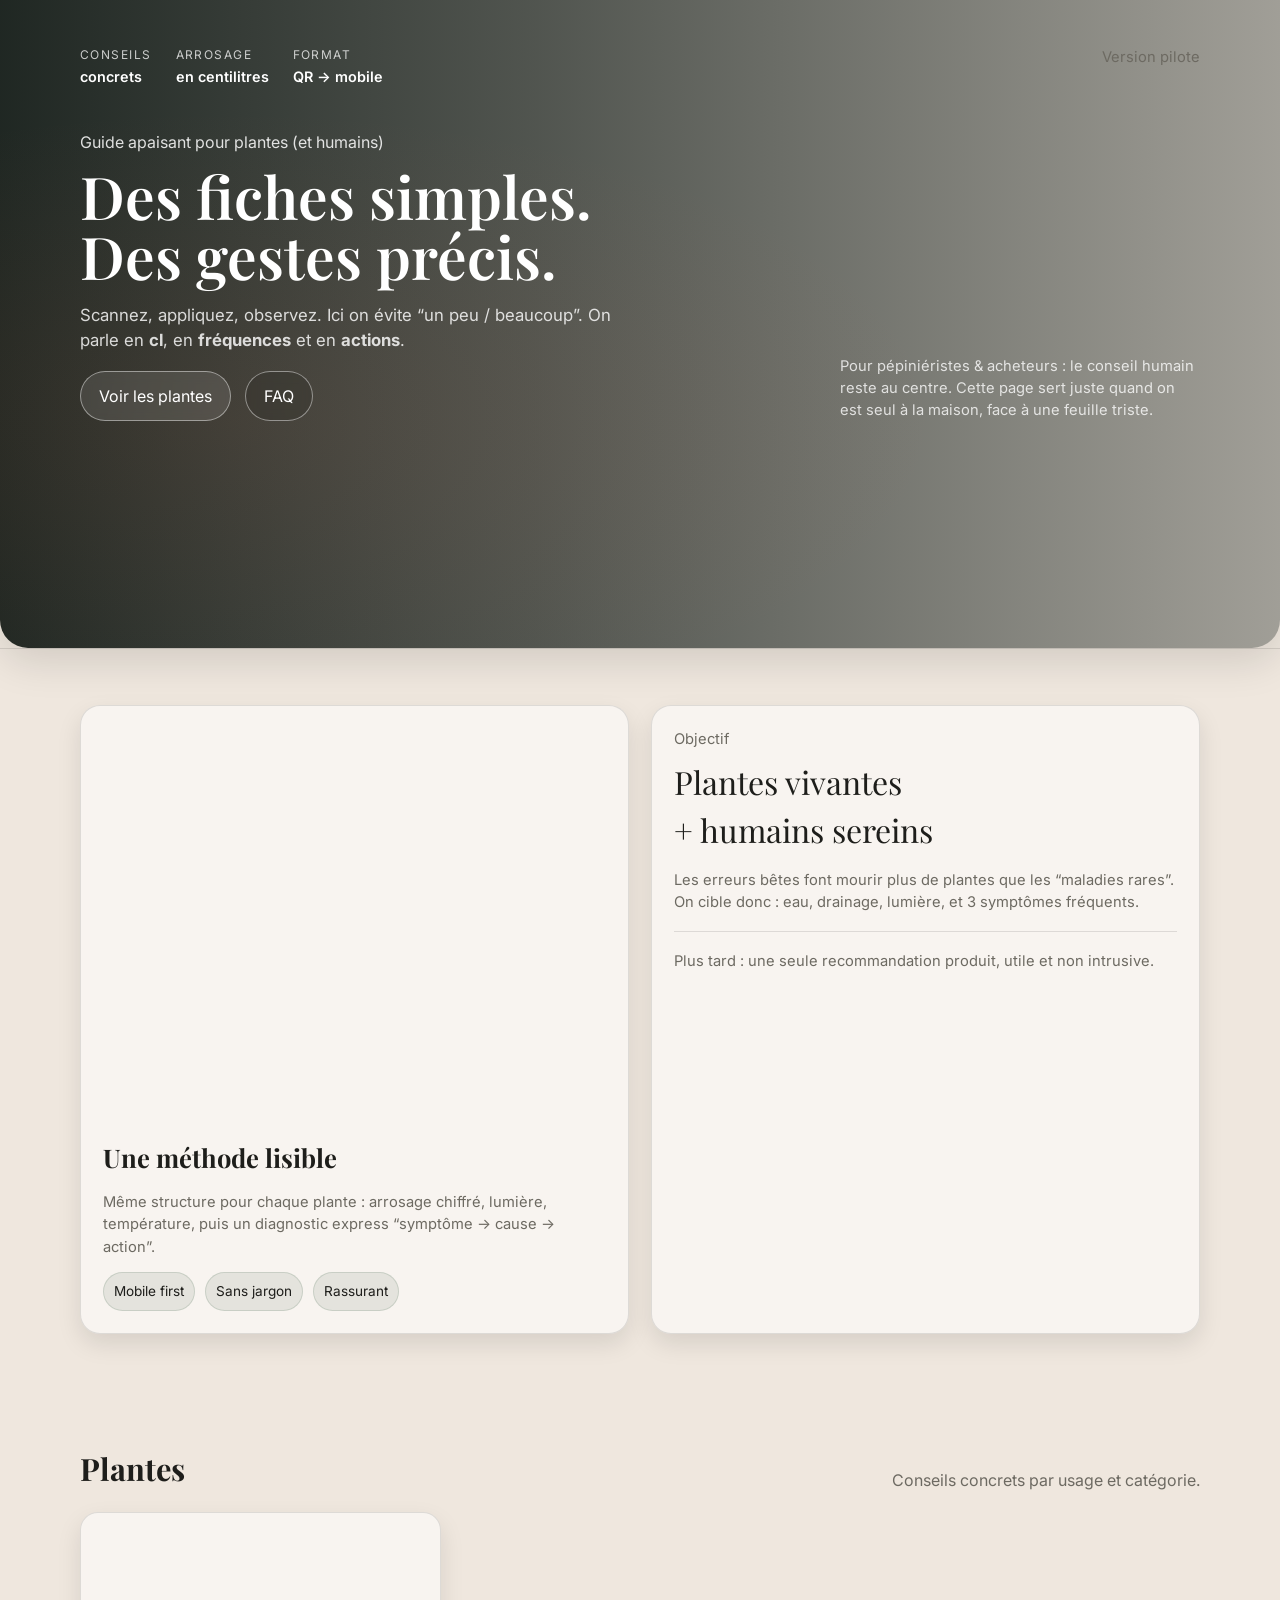
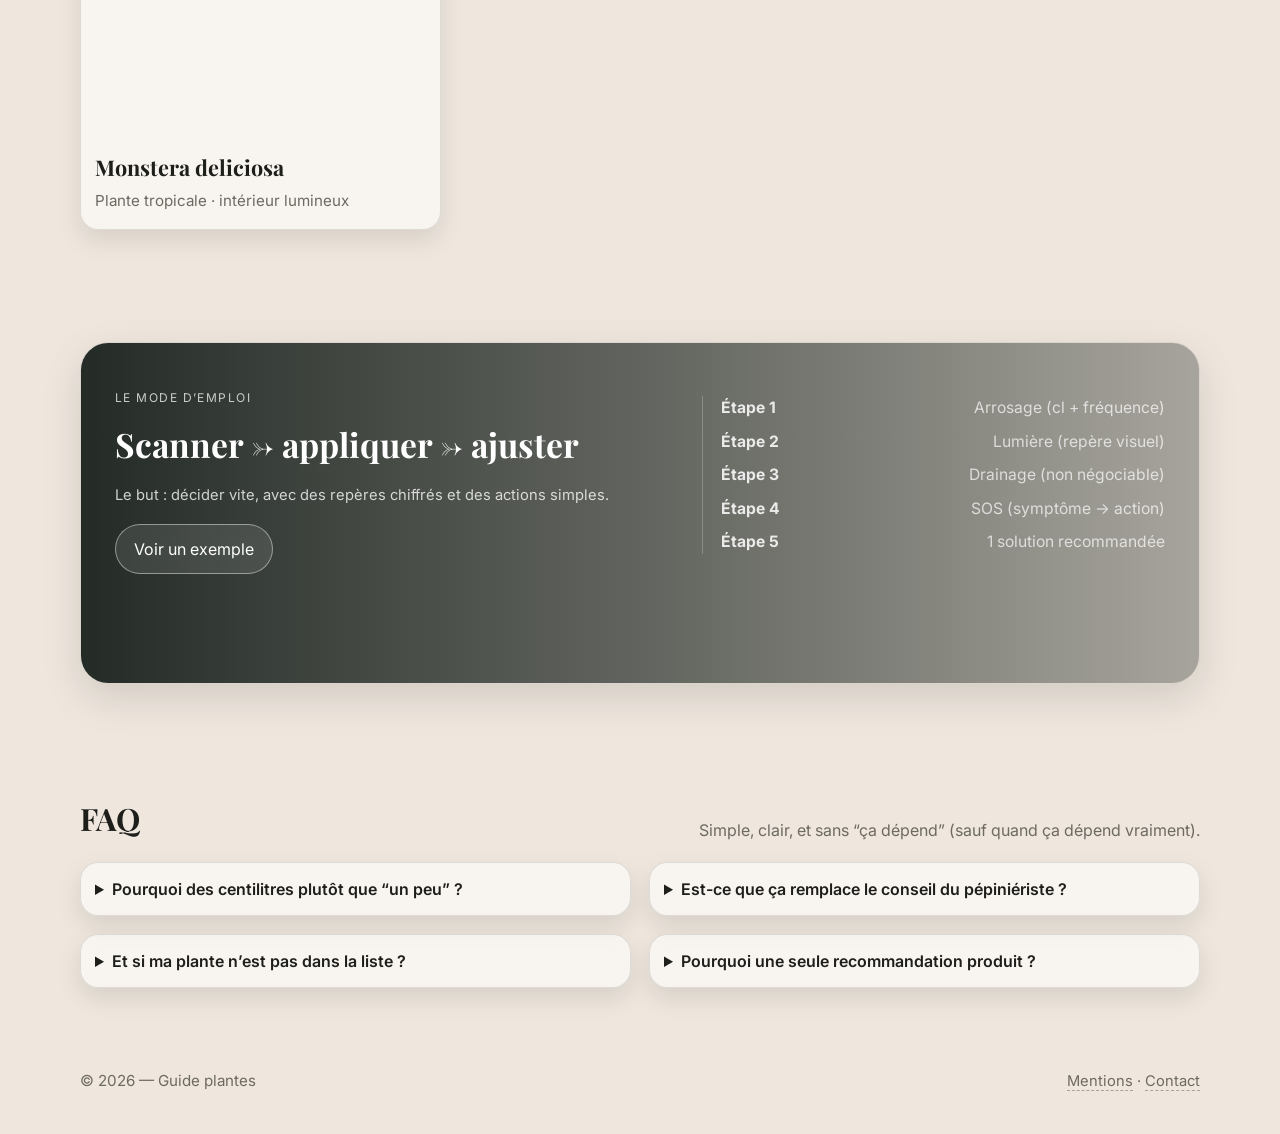
==== index.html @ 00f2a181 "Add files via upload" ====
<!doctype html>
<html lang="fr">
<head>
  <meta charset="utf-8"/>
  <meta name="viewport" content="width=device-width, initial-scale=1"/>
  <title>Plantes — conseils concrets</title>

  <!-- Fonts -->
  <link rel="preconnect" href="https://fonts.googleapis.com">
  <link rel="preconnect" href="https://fonts.gstatic.com" crossorigin>
  <link href="https://fonts.googleapis.com/css2?family=Inter:wght@400;500;600&family=Playfair+Display:wght@500;600&display=swap" rel="stylesheet">

  <link rel="stylesheet" href="assets/css/style.css"/>
</head>
<body>

  <!-- HERO -->
  <header class="hero">
    <div class="heroMedia">
      <!-- Remplace l'URL par une image Unsplash (plante, ambiance sombre & calme) -->
      <div class="bg" style="background-image:url('https://images.unsplash.com/photo-1643730484055-abc29f2de73c?q=80&w=2942&auto=format&fit=crop&ixlib=rb-4.1.0&ixid=M3wxMjA3fDB8MHxwaG90by1wYWdlfHx8fGVufDB8fHx8fA%3D%3D?auto=format&fit=crop&w=2400&q=80');"></div>

      <div class="container heroContent">
        <div class="topbar">
          <div class="meta">
            <div><span class="kicker">Conseils</span><strong>concrets</strong></div>
            <div><span class="kicker">Arrosage</span><strong>en centilitres</strong></div>
            <div><span class="kicker">Format</span><strong>QR → mobile</strong></div>
          </div>
          <div class="small">Version pilote</div>
        </div>

        <div class="heroGrid">
          <div>
            <p class="brand">Guide apaisant pour plantes (et humains)</p>
            <h1>Des fiches simples.<br/>Des gestes précis.</h1>
            <p class="lead">
              Scannez, appliquez, observez. Ici on évite “un peu / beaucoup”.
              On parle en <strong>cl</strong>, en <strong>fréquences</strong> et en <strong>actions</strong>.
            </p>
            <div class="ctaRow">
              <a class="pill primary" href="#plantes">Voir les plantes</a>
              <a class="pill secondary" href="#faq">FAQ</a>
            </div>
          </div>

          <div class="heroAside">
            <p class="small" style="color:rgba(255,255,255,.78);margin:0">
              Pour pépiniéristes & acheteurs : le conseil humain reste au centre.
              Cette page sert juste quand on est seul à la maison, face à une feuille triste.
            </p>
          </div>
        </div>
      </div>
    </div>
  </header>

  <!-- SECTION: 2 cards like your example -->
  <section class="section">
    <div class="container">
      <div class="grid2">
        <article class="card">
          <div class="cardMedia" style="background-image:url('https://images.unsplash.com/photo-1680124744736-859f16257ef0?q=80&w=4140&auto=format&fit=crop&ixlib=rb-4.1.0&ixid=M3wxMjA3fDB8MHxwaG90by1wYWdlfHx8fGVufDB8fHx8fA%3D%3D?auto=format&fit=crop&w=1200&q=80');"></div>
          <div class="cardPad">
            <h2 class="cardTitle">Une méthode lisible</h2>
            <p class="small">
              Même structure pour chaque plante : arrosage chiffré, lumière, température,
              puis un diagnostic express “symptôme → cause → action”.
            </p>
            <div class="badgeRow">
              <span class="badge">Mobile first</span>
              <span class="badge">Sans jargon</span>
              <span class="badge">Rassurant</span>
            </div>
          </div>
        </article>

        <article class="card">
          <div class="cardPad">
            <p class="small" style="margin:0">Objectif</p>
            <div class="stat">Plantes vivantes<br/>+ humains sereins</div>
            <p class="small">
              Les erreurs bêtes font mourir plus de plantes que les “maladies rares”.
              On cible donc : eau, drainage, lumière, et 3 symptômes fréquents.
            </p>
            <div class="hr"></div>
            <p class="small" style="margin:0">
              Plus tard : une seule recommandation produit, utile et non intrusive.
            </p>
          </div>
        </article>
      </div>
    </div>
  </section>

  <!-- PLANTS GRID -->
  <section class="section" id="plantes">
    <div class="container">
      <div class="sectionHeader">
        <h2 class="sectionTitle">Plantes</h2>
        <p class="sectionSub">Conseils concrets par usage et catégorie.</p>
      </div>

      <div class="plantGrid" id="plantList"></div>
    </div>
  </section>

  <script>
  fetch("data/plantes.json")
  .then(res => res.json())
  .then(data => {

    const list = document.getElementById("plantList");

    data.forEach(plante => {

      const card = `
        <a class="plantCard" href="plante.html?slug=${plante.slug}">
          <div class="thumb" style="background-image:url('${plante.image || "assets/images/placeholder.jpg"}')"></div>
          <div class="info">
            <h3>${plante.nom}</h3>
            <p>${plante.categorie} · ${plante.usage}</p>
          </div>
        </a>
      `;

      list.innerHTML += card;
    });

  });
  </script>

  <!-- DARK BAND like “Program flow” -->
  <section class="section">
    <div class="container">
      <div class="band">
        <div class="bandMedia">
          <div class="bg" style="background-image:url('https://images.unsplash.com/photo-1441974231531-c6227db76b6e?auto=format&fit=crop&w=2400&q=80');"></div>
          <div class="bandInner">
            <div>
              <p class="kicker">Le mode d’emploi</p>
              <h2>Scanner → appliquer → ajuster</h2>
              <p class="small" style="color:rgba(255,255,255,.78)">
                Le but : décider vite, avec des repères chiffrés et des actions simples.
              </p>
              <div class="ctaRow">
                <a class="pill primary" href="plantes/monstera.html">Voir un exemple</a>
              </div>
            </div>

            <div class="list">
              <div class="row"><strong>Étape 1</strong><span>Arrosage (cl + fréquence)</span></div>
              <div class="row"><strong>Étape 2</strong><span>Lumière (repère visuel)</span></div>
              <div class="row"><strong>Étape 3</strong><span>Drainage (non négociable)</span></div>
              <div class="row"><strong>Étape 4</strong><span>SOS (symptôme → action)</span></div>
              <div class="row"><strong>Étape 5</strong><span>1 solution recommandée</span></div>
            </div>

          </div>
        </div>
      </div>
    </div>
  </section>

  <!-- FAQ -->
  <section class="section" id="faq">
    <div class="container">
      <div class="sectionHeader">
        <h2 class="sectionTitle">FAQ</h2>
        <p class="sectionSub">Simple, clair, et sans “ça dépend” (sauf quand ça dépend vraiment).</p>
      </div>

      <div class="faq">
        <details>
          <summary>Pourquoi des centilitres plutôt que “un peu” ?</summary>
          <p>Parce que “un peu” dépend du pot, de la saison et de la main de chacun. Un volume chiffré, c’est reproductible.</p>
        </details>
        <details>
          <summary>Est-ce que ça remplace le conseil du pépiniériste ?</summary>
          <p>Non. Ça prolonge le conseil quand tu es chez toi et que tu doutes.</p>
        </details>
        <details>
          <summary>Et si ma plante n’est pas dans la liste ?</summary>
          <p>Commence par la grille d’arrosage liée au pot, puis ajuste avec les symptômes. On ajoute les fiches au fur et à mesure.</p>
        </details>
        <details>
          <summary>Pourquoi une seule recommandation produit ?</summary>
          <p>Pour rester crédible. Une solution utile, pas un supermarché.</p>
        </details>
      </div>
    </div>
  </section>

  <footer class="footer">
    <div class="container">
      <div class="footerRow">
        <div>© <span id="y"></span> — Guide plantes</div>
        <div class="small">
          <a href="#">Mentions</a> · <a href="#">Contact</a>
        </div>
      </div>
    </div>
  </footer>

  <script>
    document.getElementById('y').textContent = new Date().getFullYear();
  </script>
</body>
</html>
---- assets/css/style.css ----
:root{
  --bg: #EFE7DE;          /* crème */
  --ink: #1E1E1B;         /* noir doux */
  --muted: #6D6A62;       /* gris chaud */
  --line: rgba(30,30,27,.12);

  --forest: #0E1713;      /* vert très sombre */
  --forest2:#102018;      /* overlay */
  --sage: #7A8F7B;        /* accents doux */
  --terra: #C46A4A;       /* accent terracotta */

  --radius: 20px;
  --radius2: 28px;

  --shadow: 0 14px 40px rgba(0,0,0,.12);
  --shadow2: 0 10px 24px rgba(0,0,0,.10);

  --serif: "Playfair Display", serif;
  --sans: "Inter", system-ui, -apple-system, Segoe UI, Roboto, Arial, sans-serif;
}

*{box-sizing:border-box}
html,body{margin:0;padding:0}
body{
  background:var(--bg);
  color:var(--ink);
  font-family:var(--sans);
  line-height:1.5;
}
a{color:inherit;text-decoration:none}
img{max-width:100%;display:block}
.container{width:min(1120px, calc(100% - 40px)); margin:0 auto;}
.small{font-size:.92rem;color:var(--muted)}
.kicker{letter-spacing:.12em;text-transform:uppercase;font-size:.75rem;color:rgba(255,255,255,.75)}
.hr{height:1px;background:var(--line);margin:18px 0}

/* Topbar */
.topbar{
  display:flex;gap:18px;justify-content:space-between;align-items:flex-start;
  padding:18px 0 0;
  color:rgba(255,255,255,.85);
  font-size:.9rem;
}
.topbar .meta{
  display:flex;gap:24px;flex-wrap:wrap;align-items:flex-start;
}
.topbar .meta div{display:flex;flex-direction:column;gap:2px}
.topbar .meta strong{font-weight:600;color:#fff}

/* Hero */
.hero{
  position:relative;
  border-bottom:1px solid var(--line);
}
.heroMedia{
  position:relative;
  min-height:72vh;
  border-radius:0 0 var(--radius2) var(--radius2);
  overflow:hidden;
  box-shadow:var(--shadow);
}
.heroMedia::before{
  content:"";
  position:absolute;inset:0;
  background:linear-gradient(90deg, rgba(14,23,19,.92) 0%, rgba(14,23,19,.70) 42%, rgba(14,23,19,.35) 100%);
  z-index:1;
}
.heroMedia::after{
  content:"";
  position:absolute;inset:0;
  background:radial-gradient(1200px 520px at 18% 65%, rgba(196,106,74,.10), transparent 60%);
  z-index:1;
}
.heroMedia .bg{
  position:absolute;inset:0;
  background-size:cover;
  background-position:center;
  filter:saturate(1.05) contrast(1.02);
}
.heroContent{
  position:relative;z-index:2;
  padding:28px 0 38px;
}
.heroGrid{
  display:grid;
  grid-template-columns: 1.2fr .8fr;
  gap:32px;
  align-items:end;
  padding:42px 0 46px;
}
.brand{
  color:rgba(255,255,255,.85);
  font-size:1rem;
  margin:0 0 12px;
}
h1{
  font-family:var(--serif);
  color:#fff;
  margin:0 0 12px;
  font-size:clamp(2.4rem, 4.6vw, 4.1rem);
  line-height:1.02;
  font-weight:600;
}
.lead{
  color:rgba(255,255,255,.82);
  font-size:1.05rem;
  max-width:52ch;
}
.ctaRow{
  display:flex;gap:14px;align-items:center;justify-content:flex-start;flex-wrap:wrap;
  margin-top:18px;
}
.pill{
  display:inline-flex;align-items:center;justify-content:center;
  padding:12px 18px;
  border-radius:999px;
  border:1px solid rgba(255,255,255,.45);
  color:#fff;
  backdrop-filter: blur(6px);
  transition:transform .12s ease, background .12s ease, border-color .12s ease;
}
.pill:hover{transform:translateY(-1px);border-color:rgba(255,255,255,.75)}
.pill.primary{
  background:rgba(255,255,255,.10);
}
.pill.secondary{
  background:rgba(0,0,0,.10);
}
.heroAside{
  color:rgba(255,255,255,.82);
  font-size:.95rem;
  justify-self:end;
  max-width:36ch;
}

/* Sections */
.section{
  padding:56px 0;
}
.sectionHeader{
  display:flex;align-items:flex-end;justify-content:space-between;gap:18px;flex-wrap:wrap;
  margin-bottom:20px;
}
.sectionTitle{
  font-family:var(--serif);
  font-size:clamp(1.6rem, 2.4vw, 2.2rem);
  margin:0;
}
.sectionSub{color:var(--muted);max-width:65ch;margin:0}

/* Cards */
.grid2{
  display:grid;grid-template-columns:1fr 1fr;gap:22px;
}
.card{
  background:rgba(255,255,255,.55);
  border:1px solid var(--line);
  border-radius:var(--radius);
  overflow:hidden;
  box-shadow:var(--shadow2);
}
.cardPad{padding:22px}
.cardMedia{
  aspect-ratio: 4/3;
  background-size:cover;background-position:center;
}
.cardTitle{
  font-family:var(--serif);
  margin:0 0 8px;
  font-size:1.6rem;
}
.stat{
  font-family:var(--serif);
  font-size:2rem;
  margin:8px 0 0;
}
.badgeRow{display:flex;gap:10px;flex-wrap:wrap;margin-top:12px}
.badge{
  font-size:.85rem;color:var(--ink);
  background:rgba(122,143,123,.16);
  border:1px solid rgba(122,143,123,.26);
  padding:8px 10px;border-radius:999px;
}

/* Plant list */
.plantGrid{
  display:grid;
  grid-template-columns:repeat(3, 1fr);
  gap:18px;
}
.plantCard{
  background:rgba(255,255,255,.55);
  border:1px solid var(--line);
  border-radius:18px;
  overflow:hidden;
  box-shadow:var(--shadow2);
  transition:transform .14s ease;
}
.plantCard:hover{transform:translateY(-2px)}
.plantCard .thumb{
  aspect-ratio: 16/10;
  background-size:cover;background-position:center;
}
.plantCard .info{padding:14px 14px 16px}
.plantCard h3{
  font-family:var(--serif);
  margin:0 0 6px;
  font-size:1.35rem;
}
.plantCard p{margin:0;color:var(--muted);font-size:.95rem}

/* Dark band section */
.band{
  border-radius:var(--radius2);
  overflow:hidden;
  box-shadow:var(--shadow);
  border:1px solid rgba(0,0,0,.08);
}
.bandMedia{
  position:relative;
  min-height:340px;
}
.bandMedia::before{
  content:"";
  position:absolute;inset:0;
  background:linear-gradient(90deg, rgba(14,23,19,.90) 0%, rgba(14,23,19,.60) 55%, rgba(14,23,19,.32) 100%);
  z-index:1;
}
.bandMedia .bg{position:absolute;inset:0;background-size:cover;background-position:center}
.bandInner{
  position:relative;z-index:2;
  padding:34px;
  display:grid;grid-template-columns:1.1fr .9fr;gap:22px;align-items:center;
  color:rgba(255,255,255,.86);
}
.bandInner h2{
  font-family:var(--serif);
  color:#fff;
  margin:0 0 10px;
  font-size:2.1rem;
}
.bandInner .list{
  display:grid;gap:10px;
  border-left:1px solid rgba(255,255,255,.22);
  padding-left:18px;
}
.bandInner .row{
  display:flex;justify-content:space-between;gap:12px;
  font-size:.98rem;
}
.bandInner .row span{color:rgba(255,255,255,.70)}

/* FAQ */
.faq{
  display:grid;grid-template-columns:1fr 1fr;gap:18px;
}
details{
  background:rgba(255,255,255,.55);
  border:1px solid var(--line);
  border-radius:18px;
  padding:14px 14px;
  box-shadow:var(--shadow2);
}
summary{
  cursor:pointer;
  font-weight:600;
}
details p{margin:10px 0 0;color:var(--muted)}

/* Footer */
.footer{
  padding:26px 0 42px;
  color:var(--muted);
  font-size:.95rem;
}
.footerRow{
  display:flex;gap:16px;align-items:center;justify-content:space-between;flex-wrap:wrap;
}
.footer a{border-bottom:1px dashed rgba(109,106,98,.55)}
.footer a:hover{border-bottom-color:rgba(109,106,98,.95)}

/* Plant page specific */
.plantHero{
  margin-top:22px;
  border-radius:var(--radius2);
  overflow:hidden;
  box-shadow:var(--shadow);
  border:1px solid rgba(0,0,0,.08);
}
.plantHeroMedia{
  position:relative;
  min-height:54vh;
}
.plantHeroMedia::before{
  content:"";
  position:absolute;inset:0;
  background:linear-gradient(180deg, rgba(14,23,19,.72) 0%, rgba(14,23,19,.45) 45%, rgba(14,23,19,.78) 100%);
  z-index:1;
}
.plantHeroMedia .bg{position:absolute;inset:0;background-size:cover;background-position:center}
.plantHeroContent{
  position:relative;z-index:2;
  padding:22px;
  display:flex;flex-direction:column;gap:10px;
  color:rgba(255,255,255,.86);
}
.plantHeroContent h1{margin:0;font-size:clamp(2rem, 4vw, 3.2rem)}
.chips{display:flex;gap:10px;flex-wrap:wrap}
.chip{
  padding:8px 10px;border-radius:999px;
  border:1px solid rgba(255,255,255,.28);
  background:rgba(0,0,0,.14);
  color:rgba(255,255,255,.88);
  font-size:.9rem;
}

.ruleGrid{
  display:grid;grid-template-columns: 1.1fr .9fr;gap:22px;
}
.table{
  width:100%;
  border-collapse:collapse;
  overflow:hidden;
  border-radius:16px;
  border:1px solid var(--line);
  background:rgba(255,255,255,.55);
  box-shadow:var(--shadow2);
}
.table th,.table td{
  padding:12px 12px;
  border-bottom:1px solid var(--line);
  text-align:left;
  font-size:.98rem;
}
.table th{font-weight:600}
.table tr:last-child td{border-bottom:none}
.callout{
  background:rgba(196,106,74,.08);
  border:1px solid rgba(196,106,74,.20);
  border-radius:18px;
  padding:14px;
  color:var(--ink);
}
.callout strong{font-weight:700}
.solution{
  background:rgba(122,143,123,.12);
  border:1px solid rgba(122,143,123,.24);
  border-radius:18px;
  padding:16px;
  display:flex;flex-direction:column;gap:10px;
}
.solution .pill{color:var(--ink);border-color:rgba(30,30,27,.22);background:rgba(255,255,255,.45)}
.solution .pill:hover{border-color:rgba(30,30,27,.45)}

/* Responsive */
@media (max-width: 940px){
  .heroGrid{grid-template-columns:1fr;align-items:start}
  .heroAside{justify-self:start;max-width:60ch}
  .grid2{grid-template-columns:1fr}
  .plantGrid{grid-template-columns:repeat(2,1fr)}
  .bandInner{grid-template-columns:1fr}
  .faq{grid-template-columns:1fr}
  .ruleGrid{grid-template-columns:1fr}
}
@media (max-width: 520px){
  .plantGrid{grid-template-columns:1fr}
  .topbar .meta{gap:14px}
}
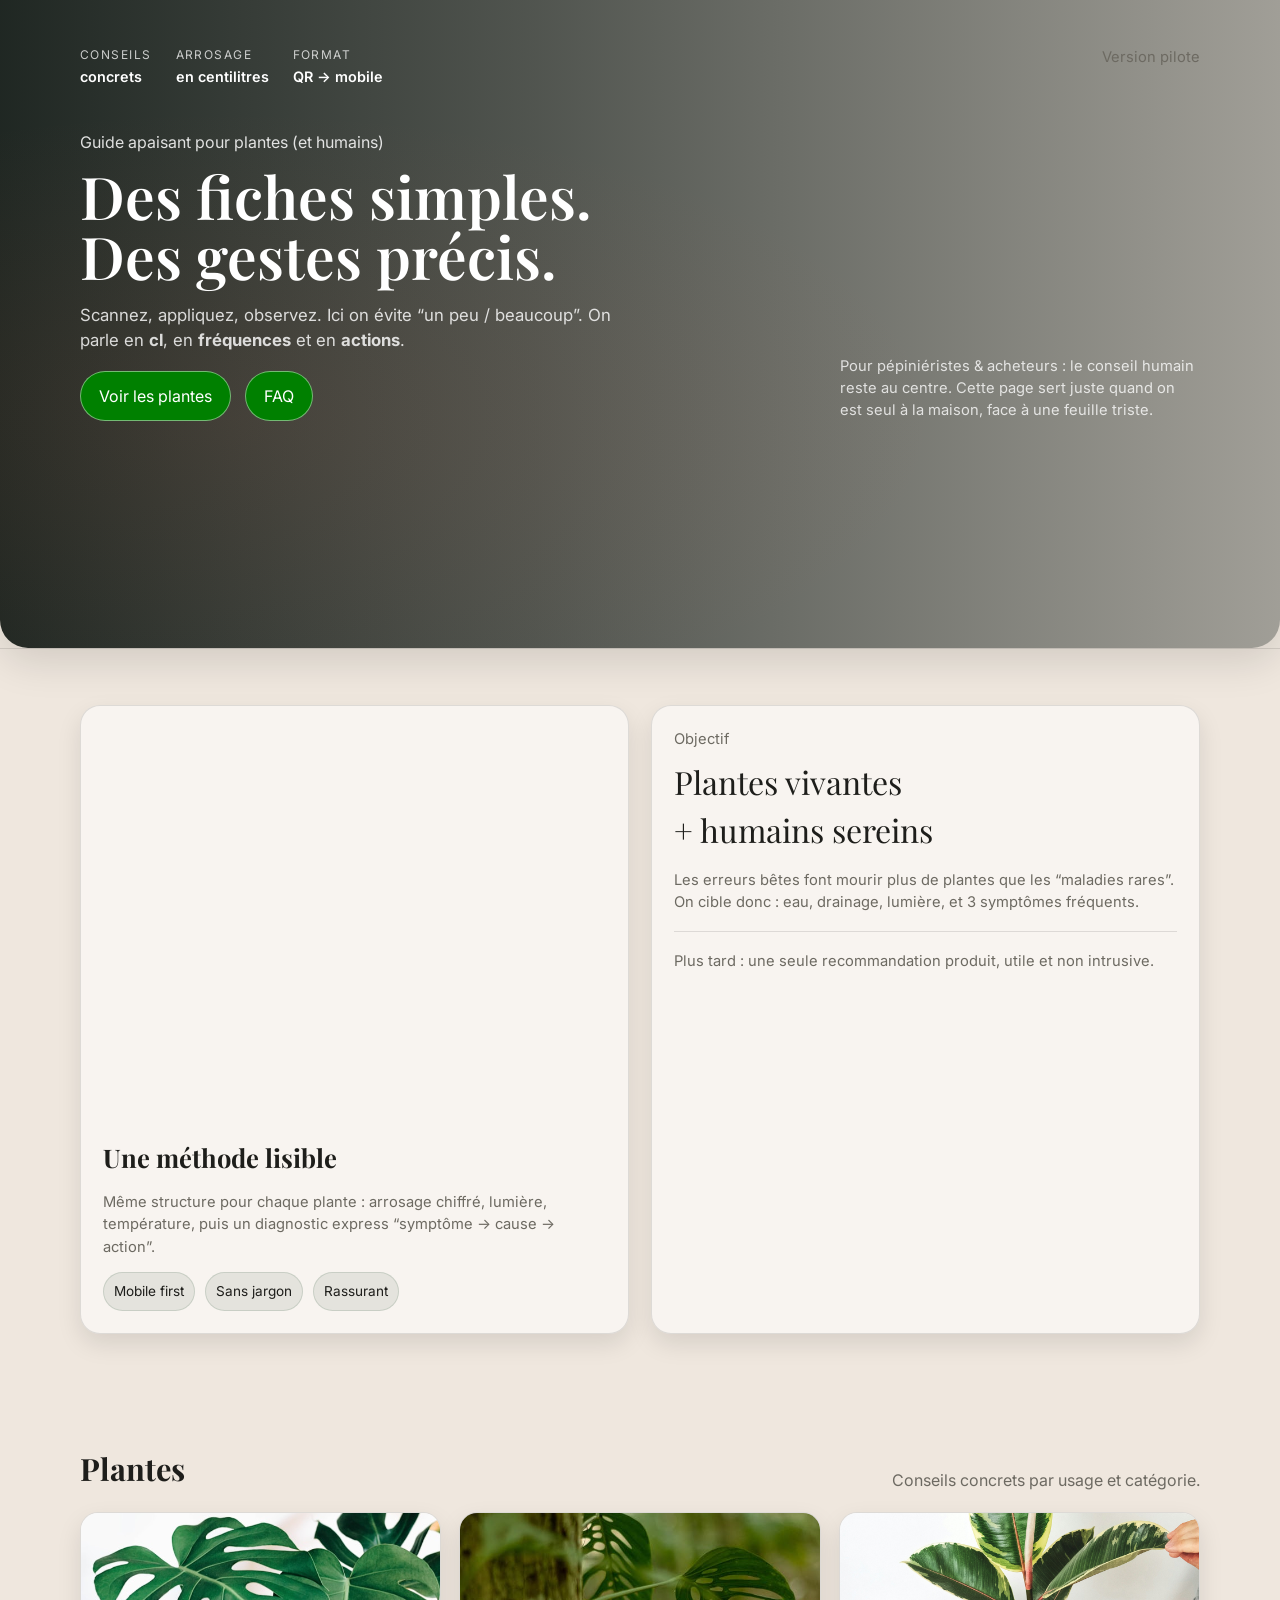
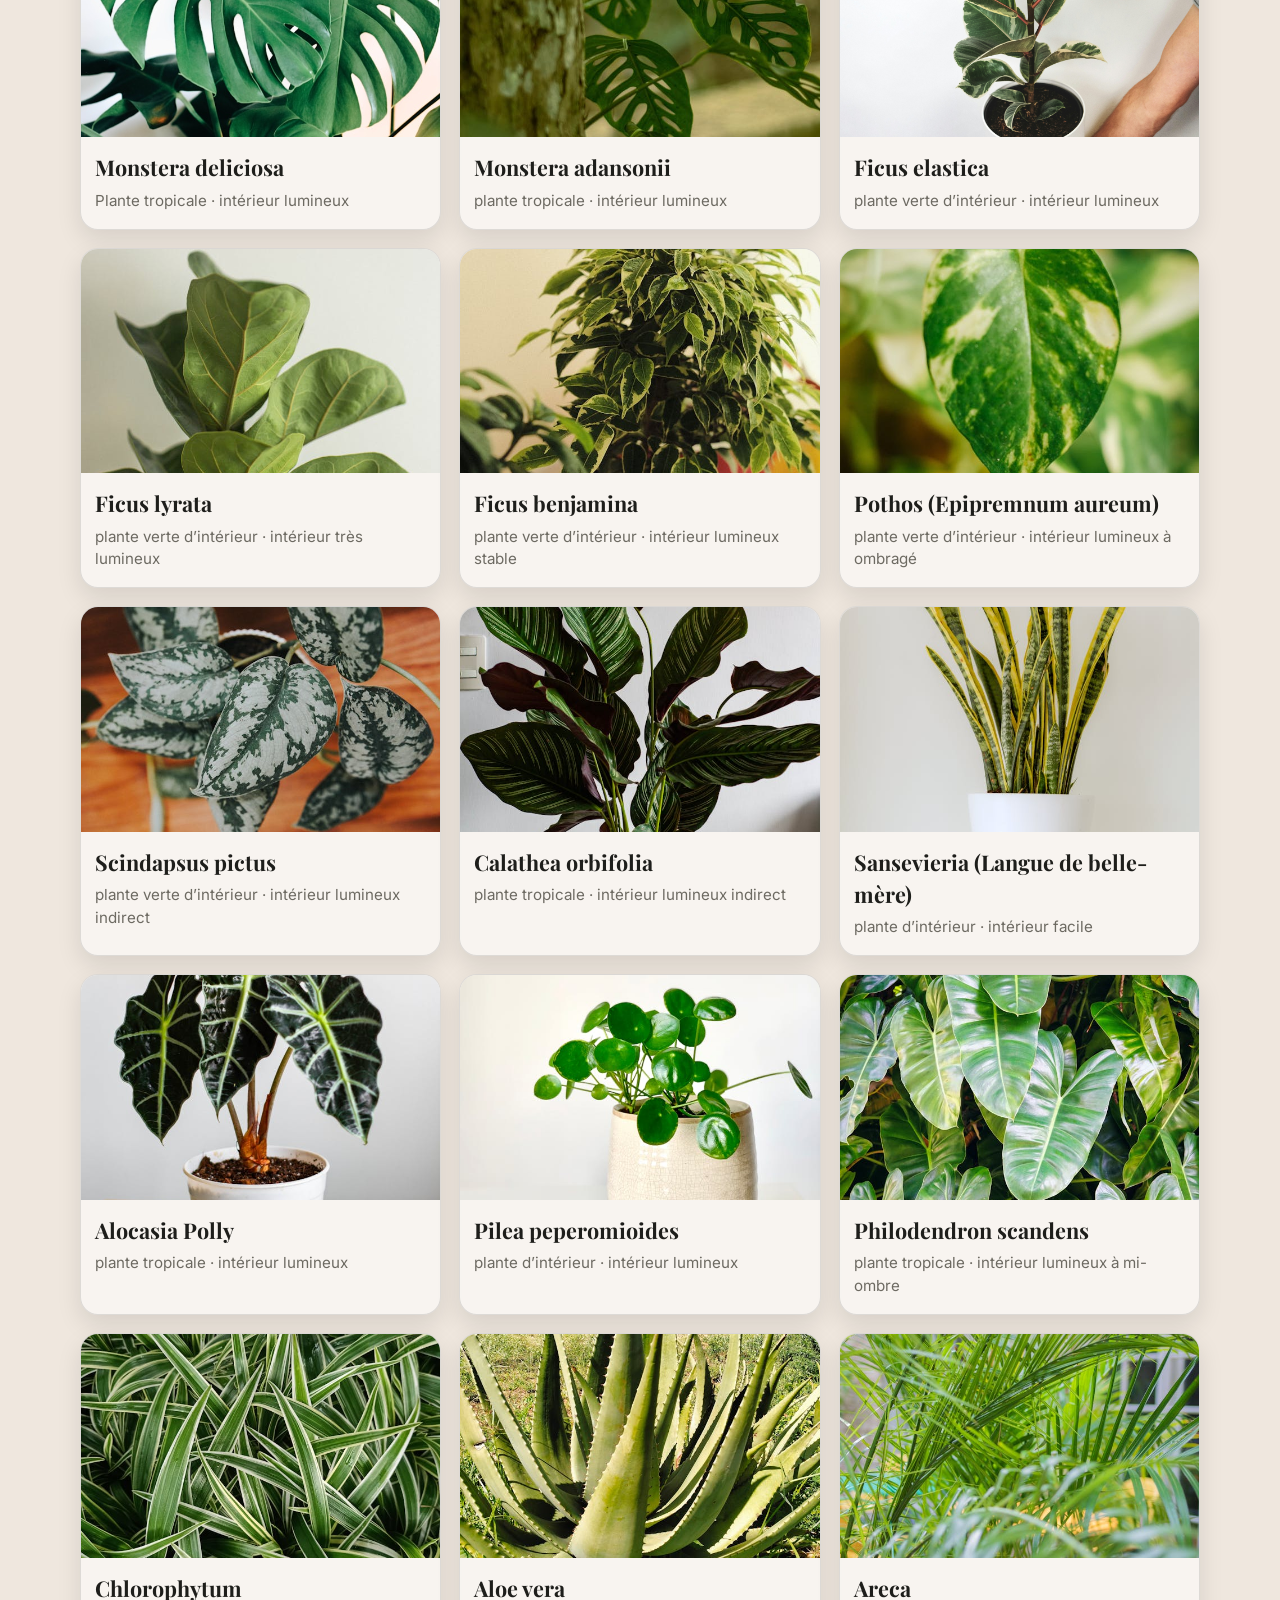
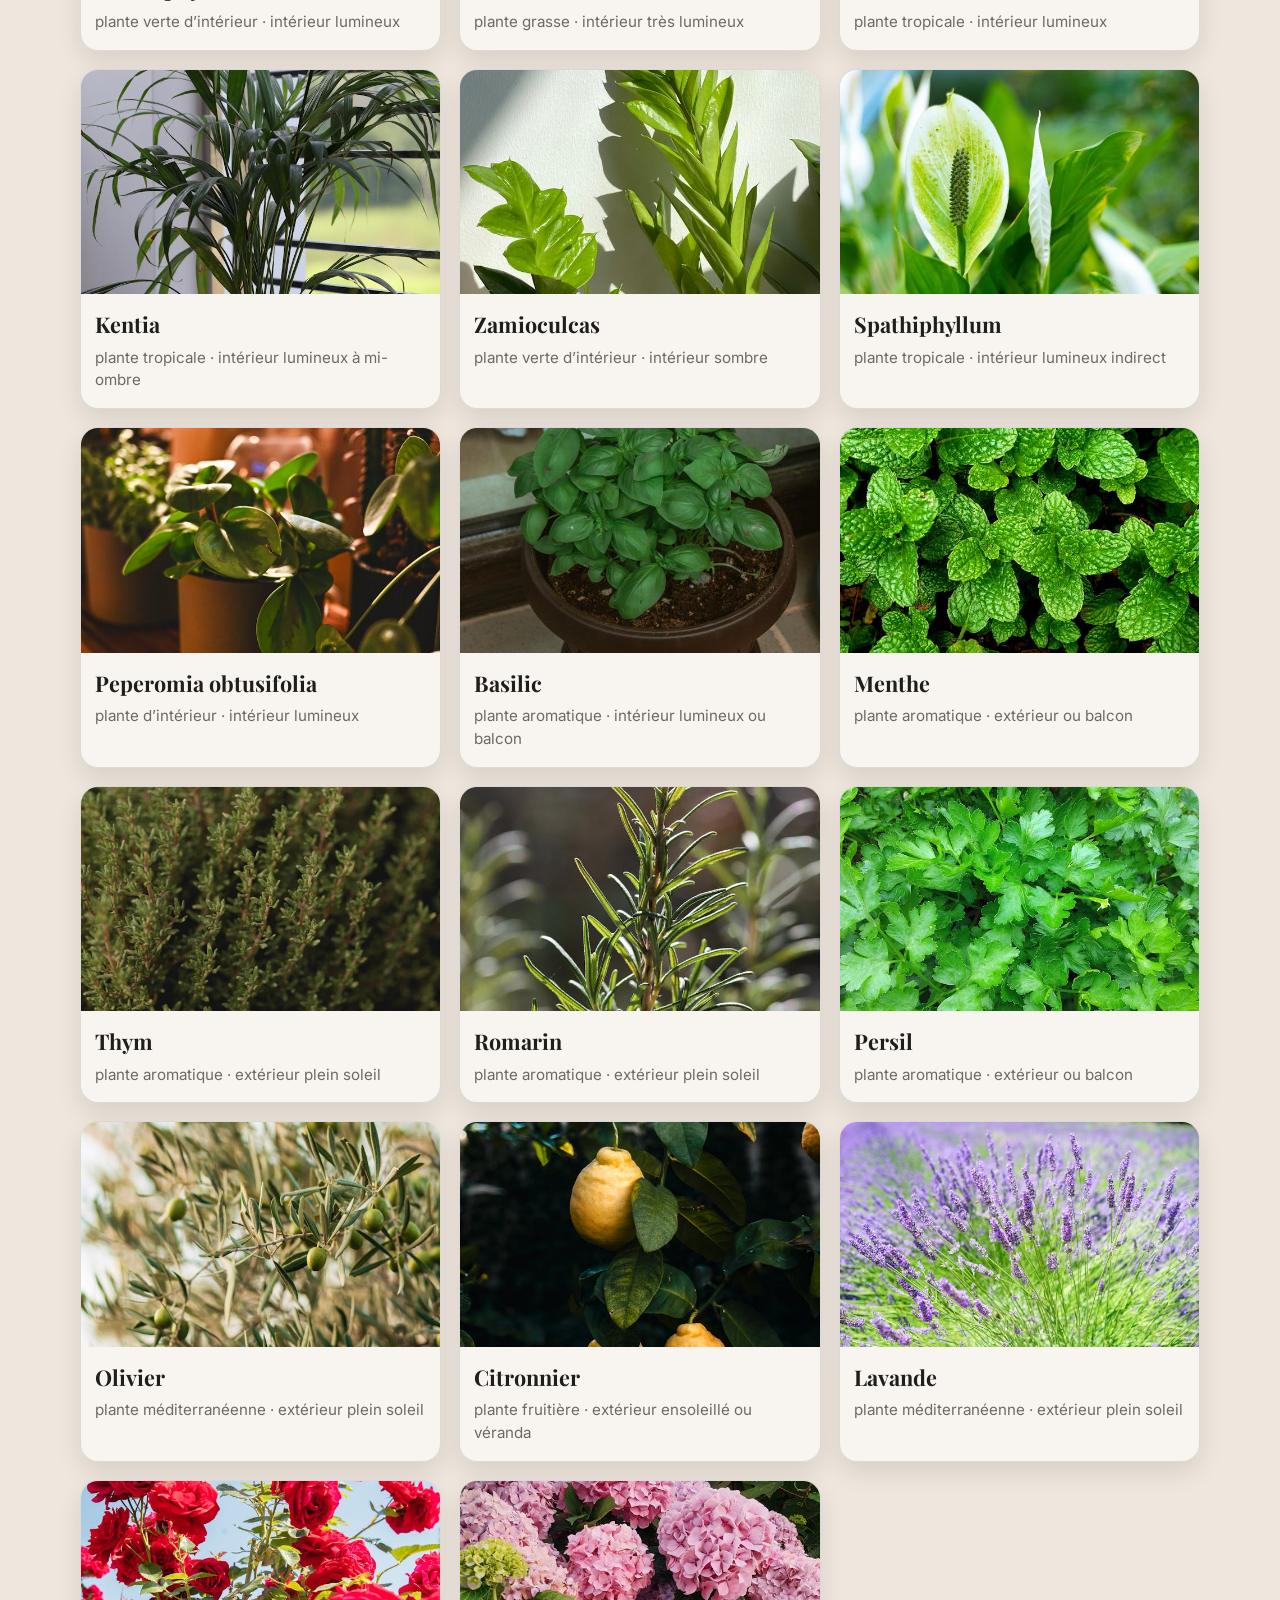
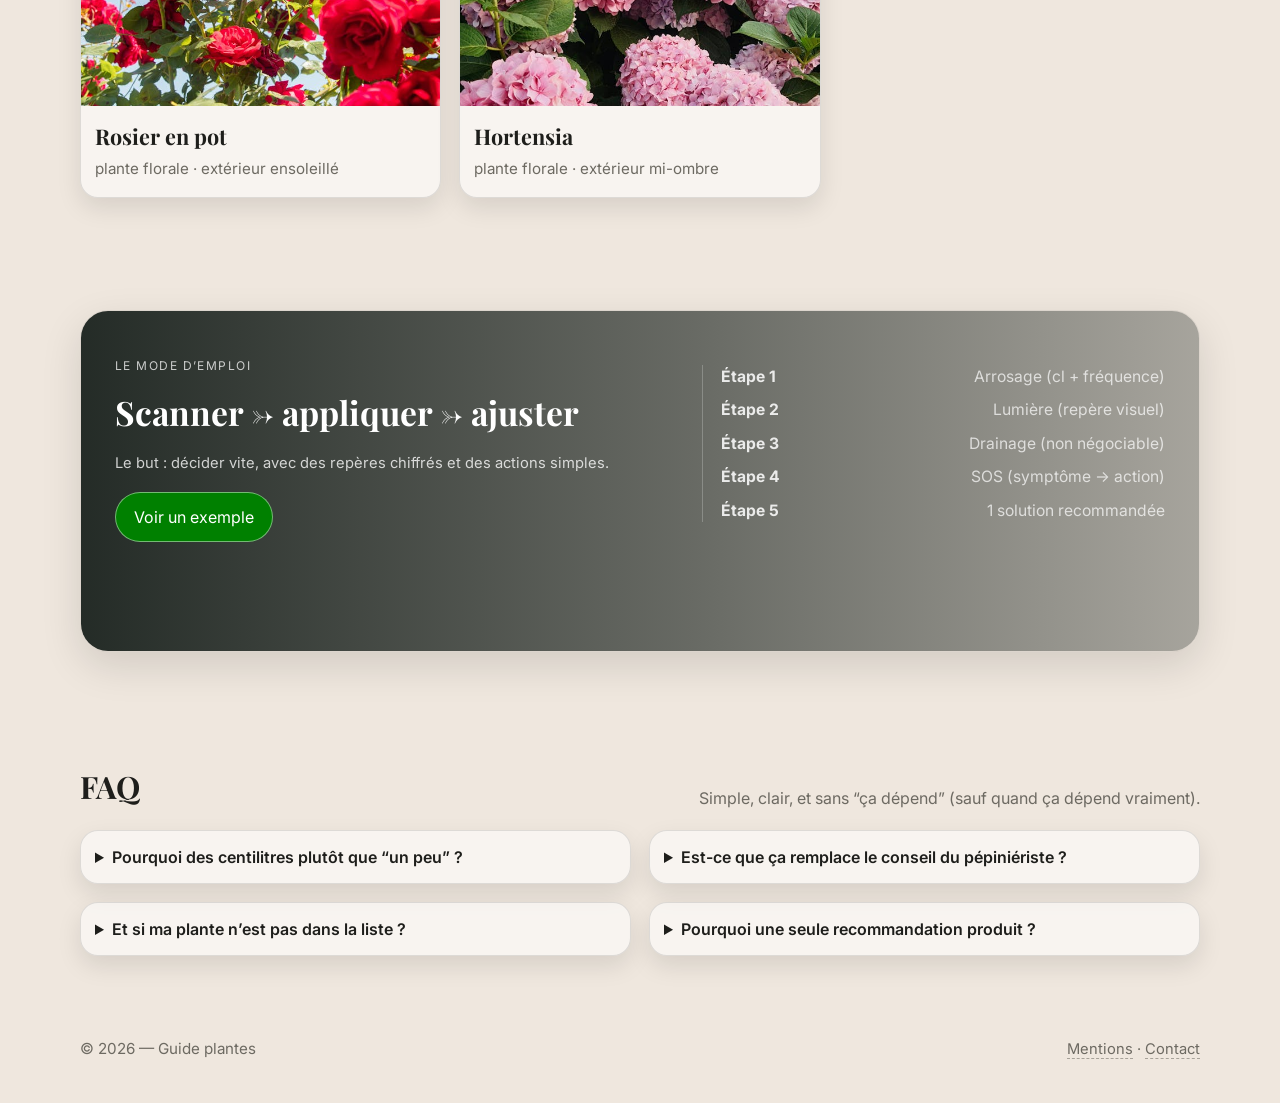
==== commit 791cf586: "Update link in index.html to point to basilic example" ====
--- a/index.html
+++ b/index.html
@@ -144,7 +144,7 @@
                 Le but : décider vite, avec des repères chiffrés et des actions simples.
               </p>
               <div class="ctaRow">
-                <a class="pill primary" href="plantes/monstera.html">Voir un exemple</a>
+                <a class="pill primary" href="https://joankrugg.github.io/vegecode/plante.html?slug=basilic">Voir un exemple</a>
               </div>
             </div>
 
@@ -206,4 +206,4 @@
     document.getElementById('y').textContent = new Date().getFullYear();
   </script>
 </body>
-</html>+</html>
--- a/assets/css/style.css
+++ b/assets/css/style.css
@@ -352,6 +352,8 @@
 .solution .pill{color:var(--ink);border-color:rgba(30,30,27,.22);background:rgba(255,255,255,.45)}
 .solution .pill:hover{border-color:rgba(30,30,27,.45)}
 
+.ctaRow .pill {background: green;}
+#generateQrBtn {background: green;}
 /* Responsive */
 @media (max-width: 940px){
   .heroGrid{grid-template-columns:1fr;align-items:start}
@@ -365,4 +367,4 @@
 @media (max-width: 520px){
   .plantGrid{grid-template-columns:1fr}
   .topbar .meta{gap:14px}
-}+}
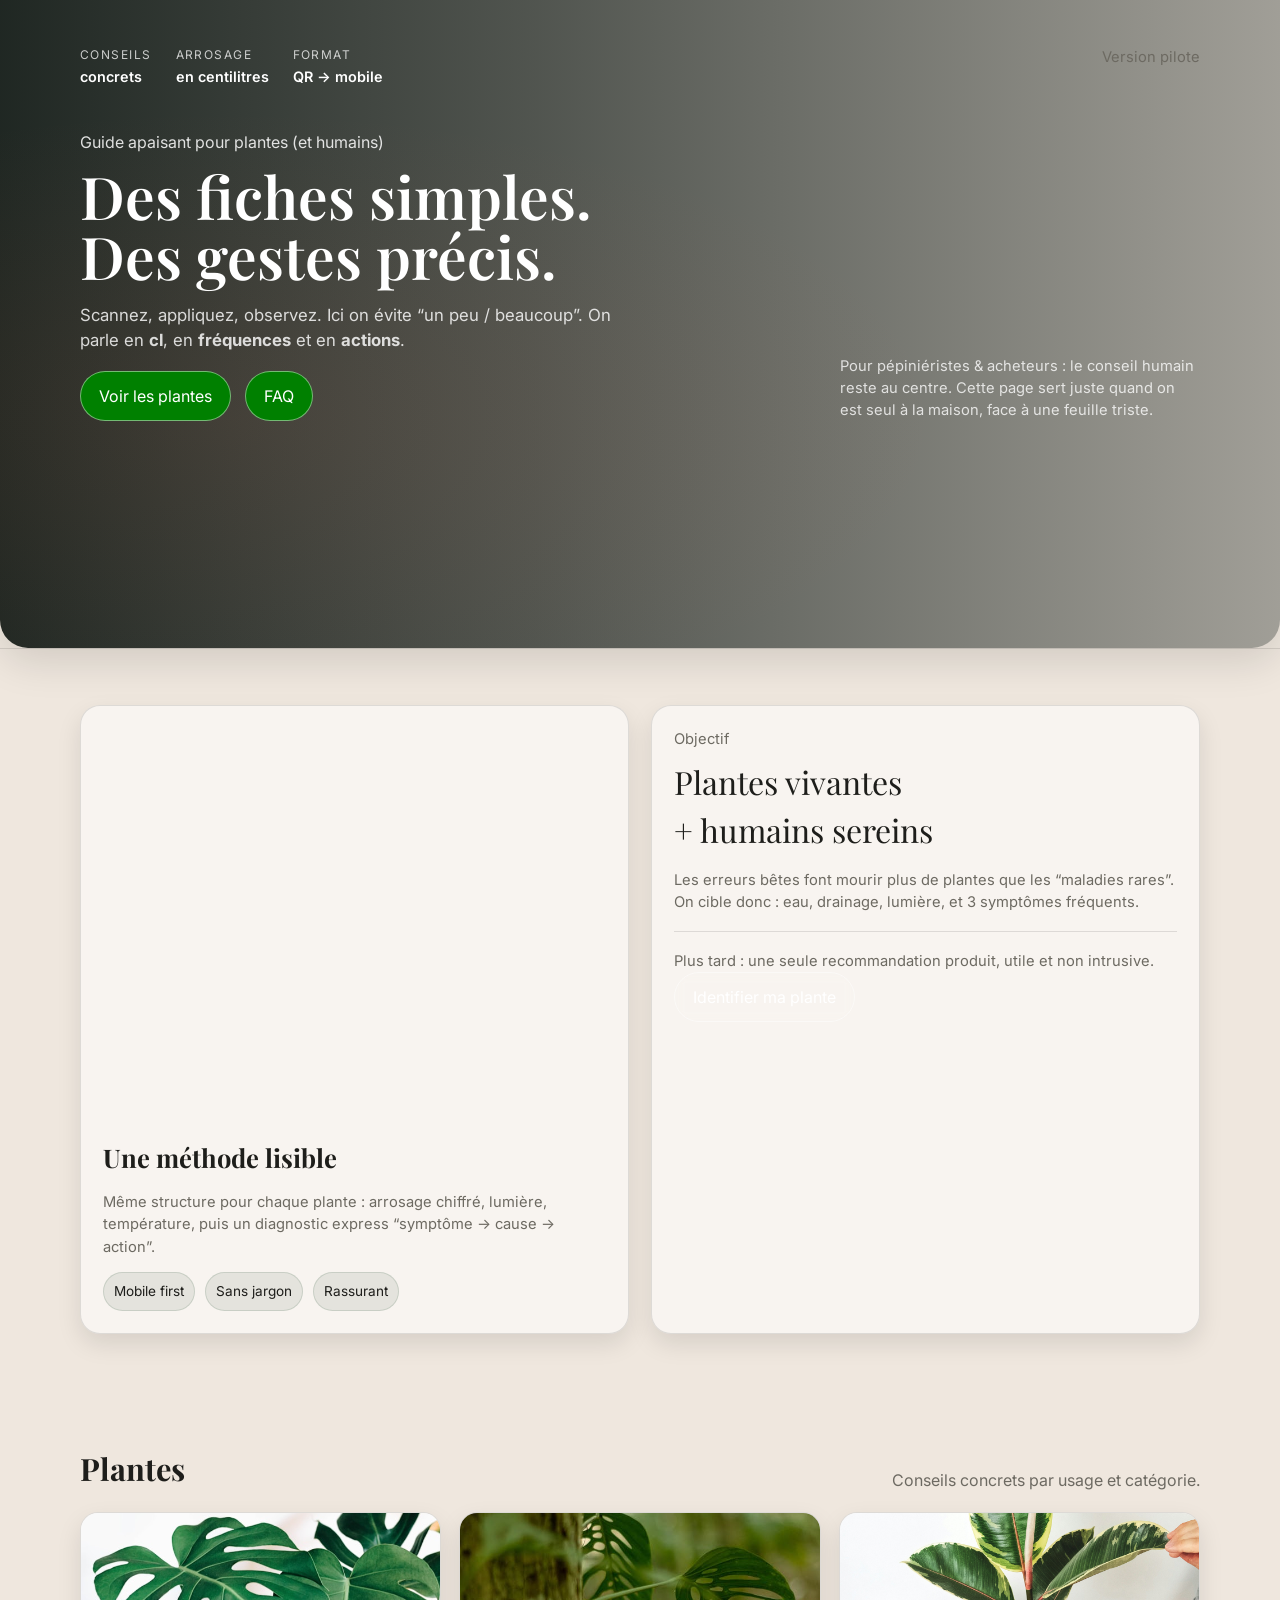
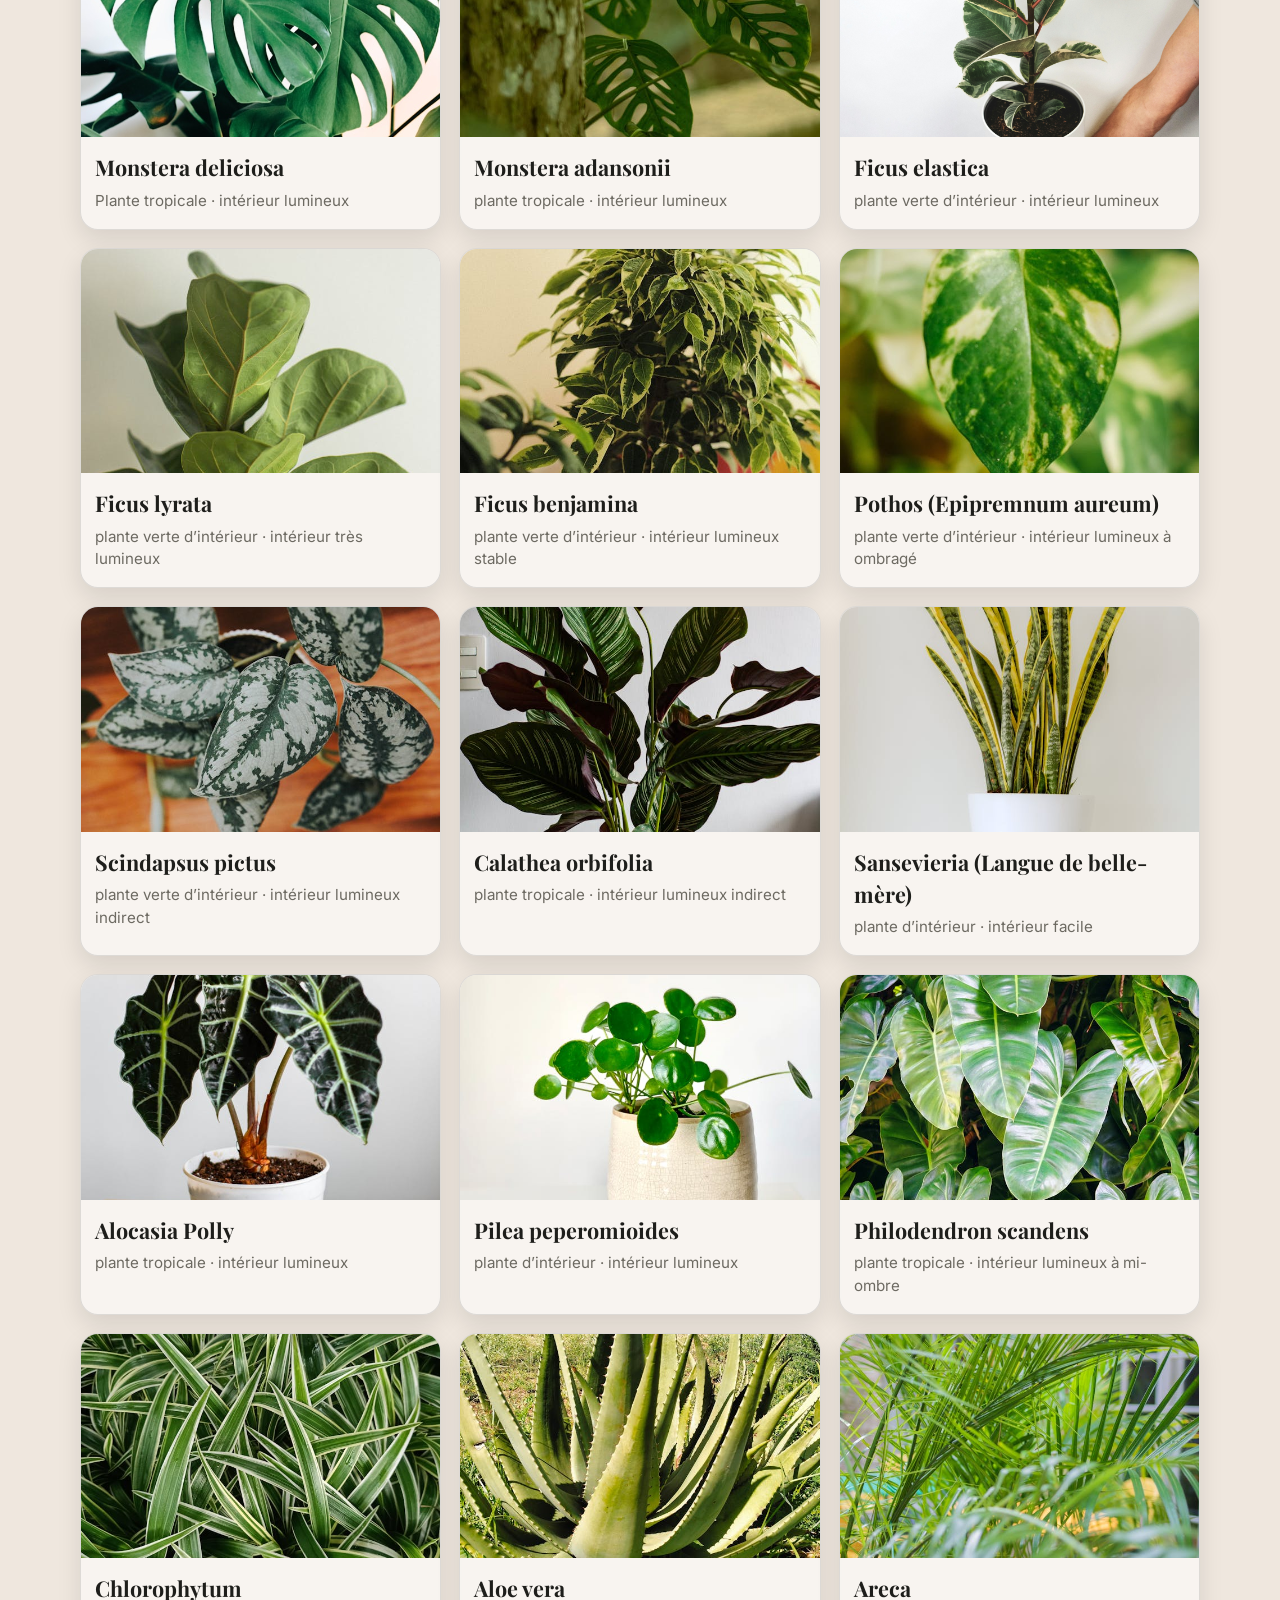
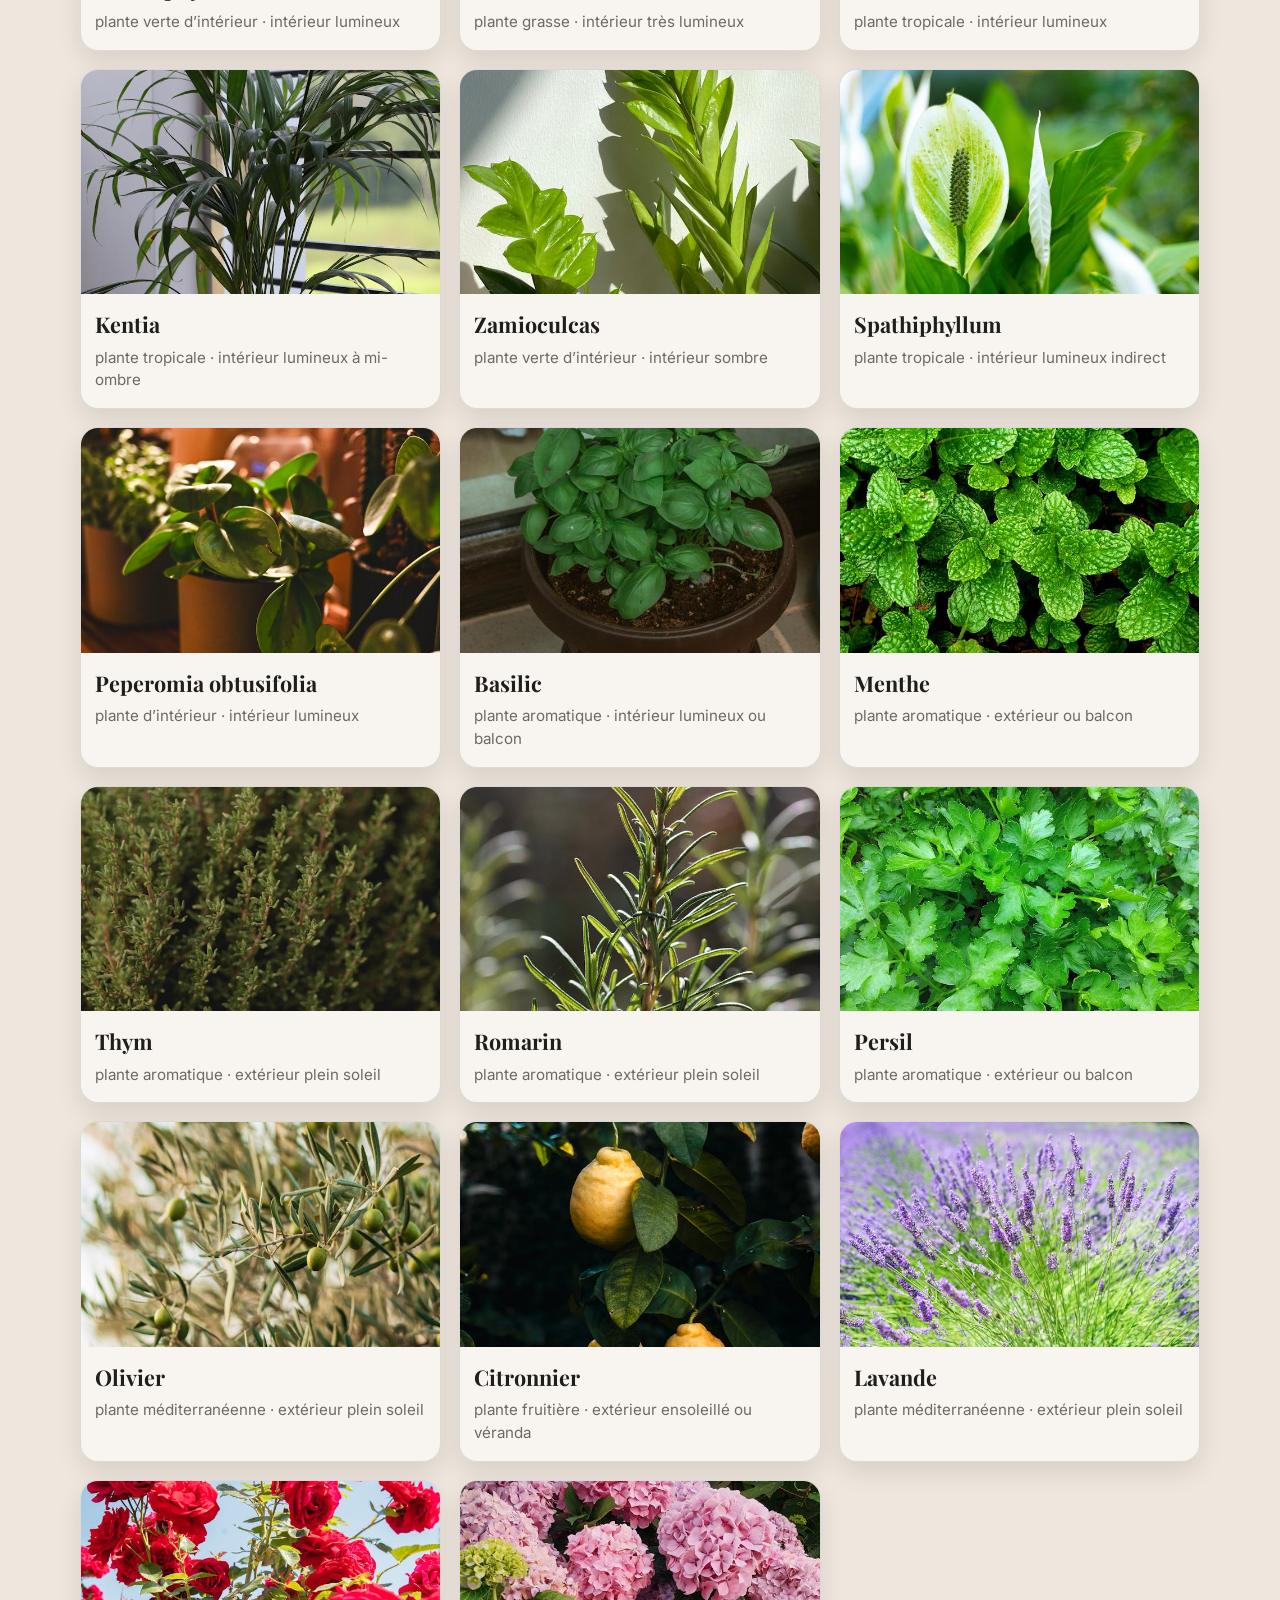
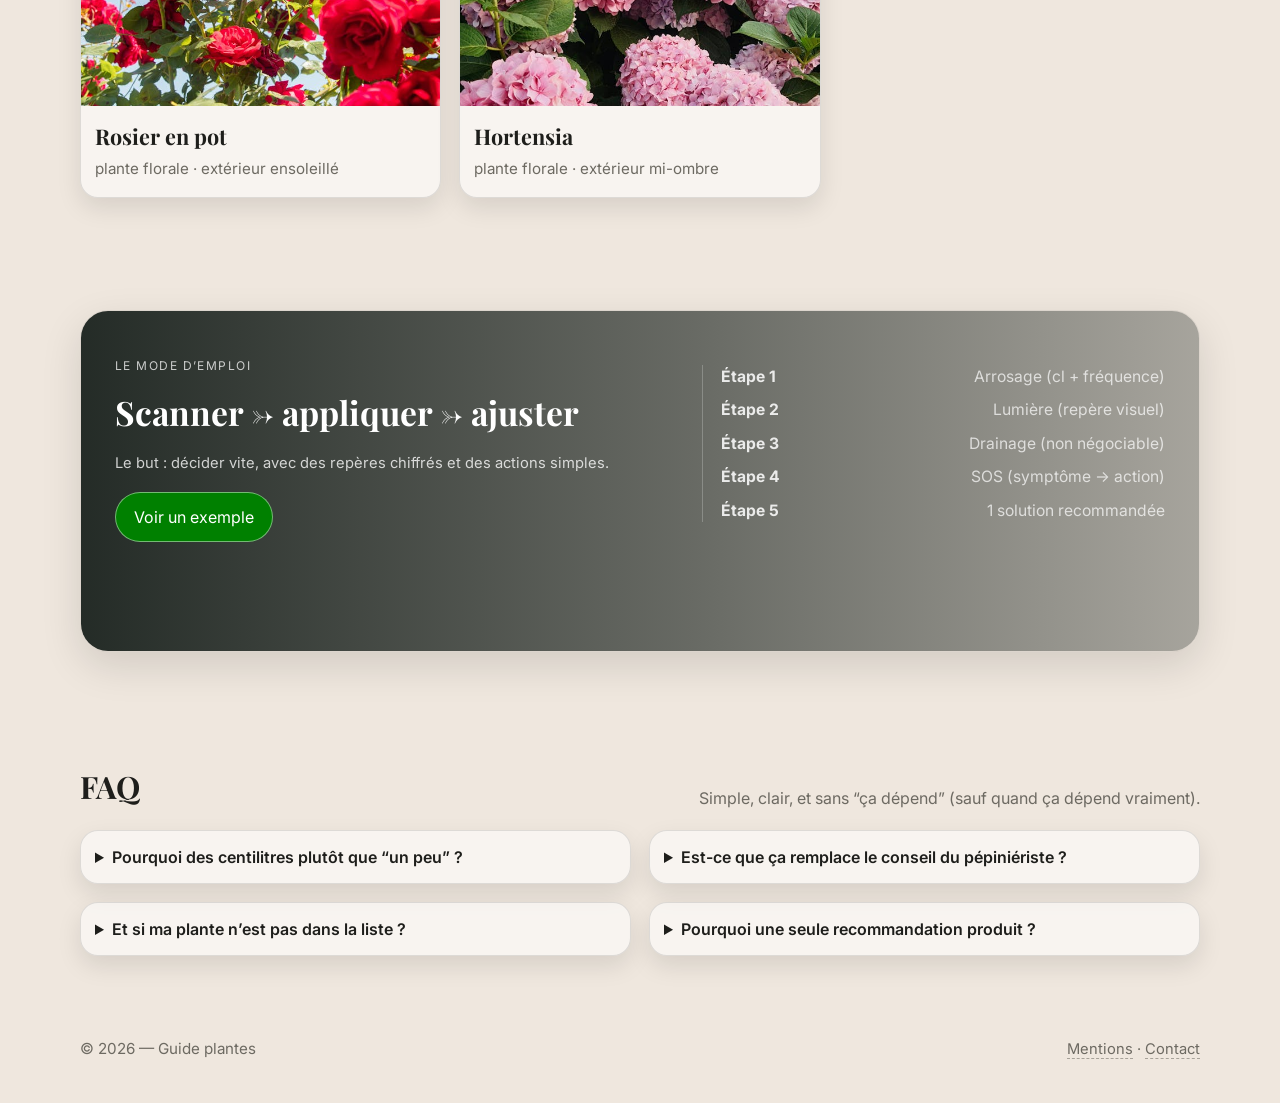
==== commit 418d5e9e: "Add link to plant identification resource" ====
--- a/index.html
+++ b/index.html
@@ -87,6 +87,9 @@
             <p class="small" style="margin:0">
               Plus tard : une seule recommandation produit, utile et non intrusive.
             </p>
+            <a class="pill" href="https://chatgpt.com/g/g-69a554bd88b481919793c8d10f675f50-vegecode" target="_blank" rel="noopener">
+              Identifier ma plante
+            </a>
           </div>
         </article>
       </div>
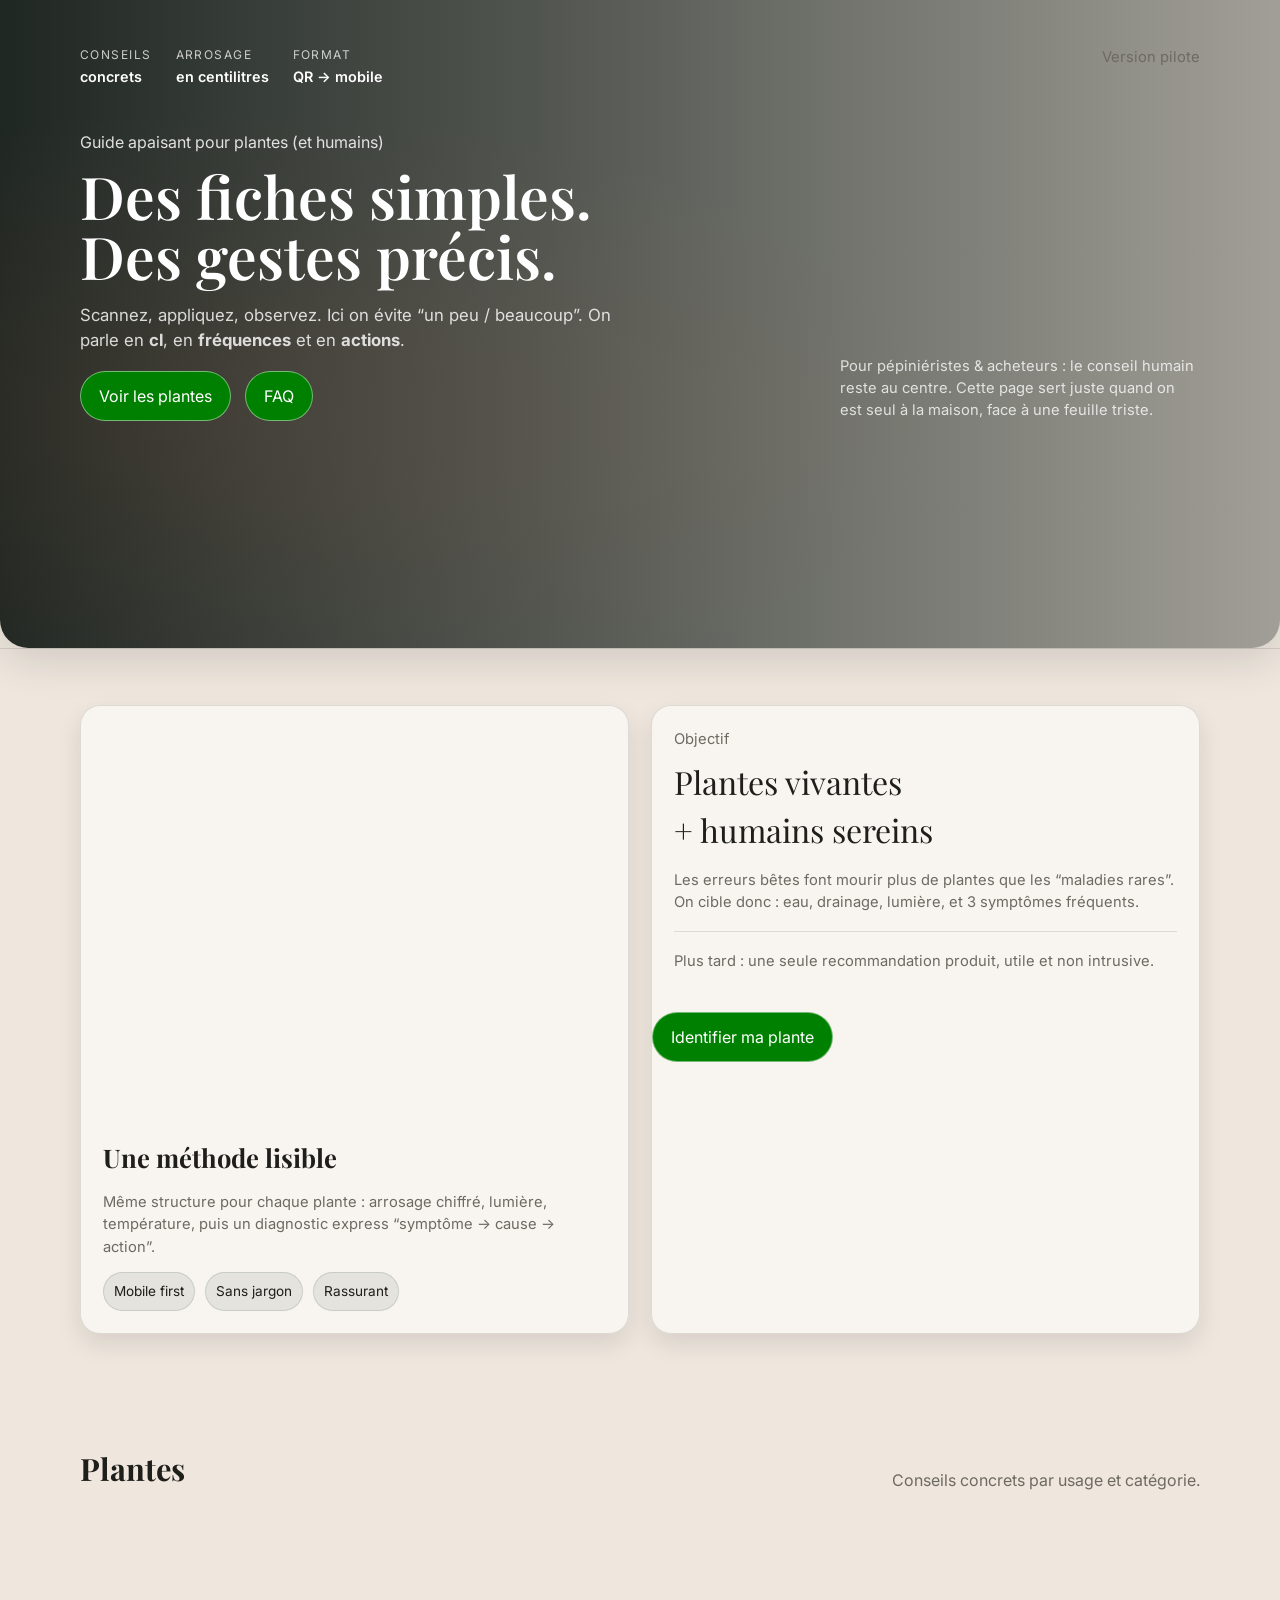
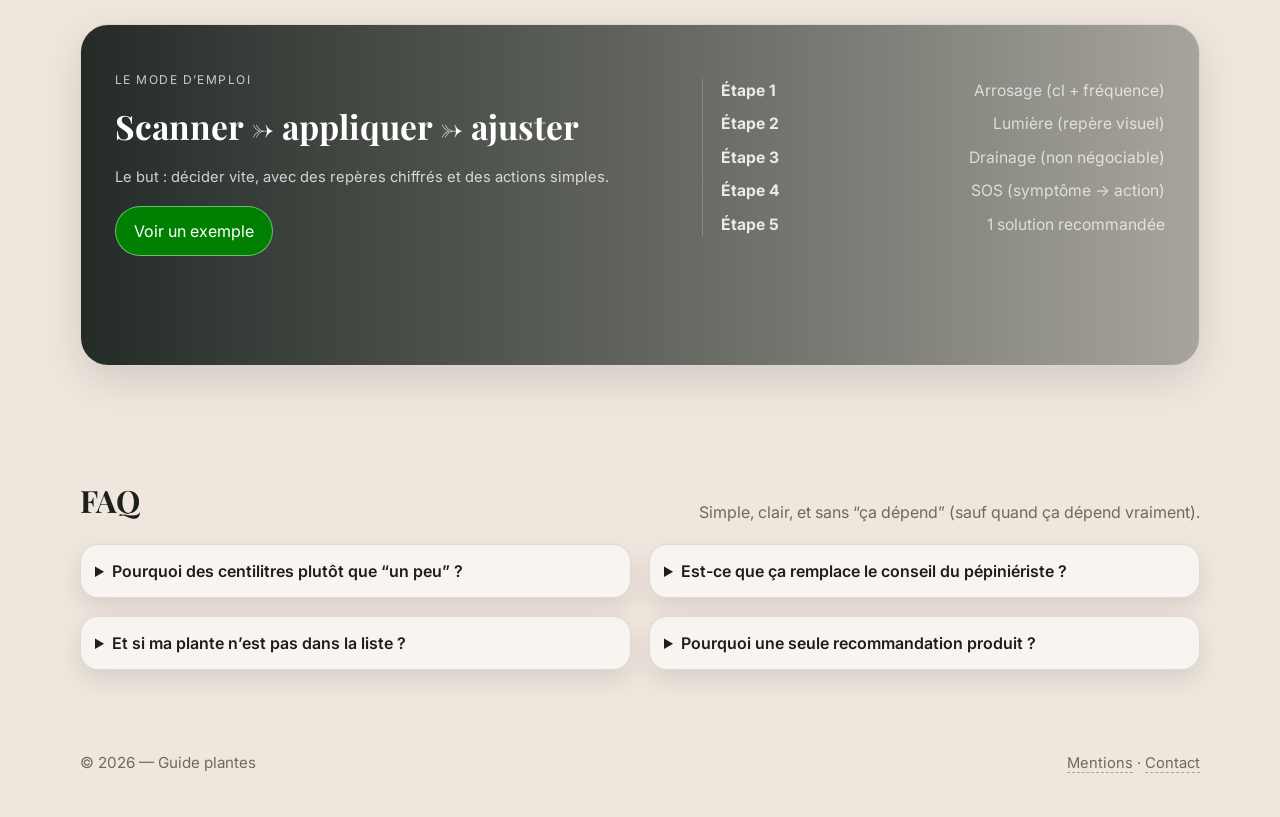
==== commit cf1075f4: "Fix HTML formatting in index.html" ====
--- a/index.html
+++ b/index.html
@@ -86,7 +86,9 @@
             <div class="hr"></div>
             <p class="small" style="margin:0">
               Plus tard : une seule recommandation produit, utile et non intrusive.
-            </p>
+            </p>            
+          </div>
+          <div class="ctaRow">
             <a class="pill" href="https://chatgpt.com/g/g-69a554bd88b481919793c8d10f675f50-vegecode" target="_blank" rel="noopener">
               Identifier ma plante
             </a>
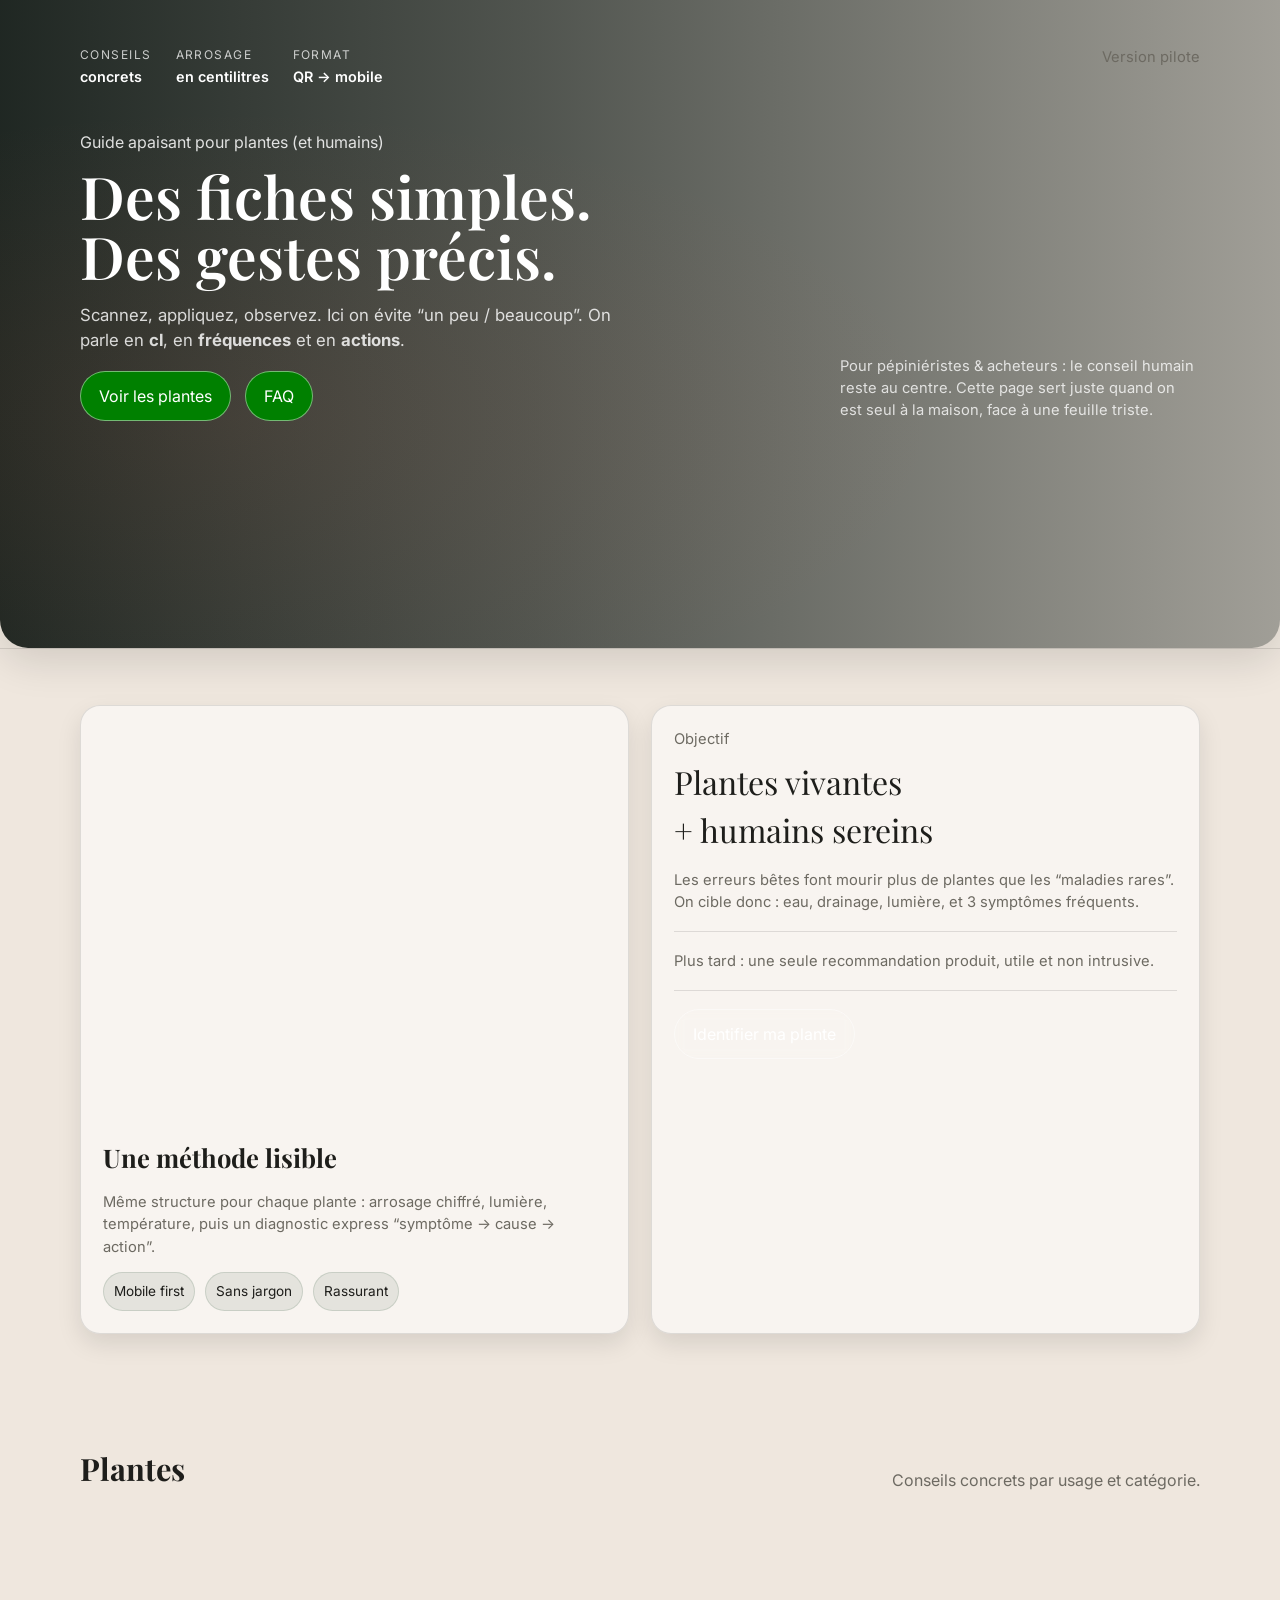
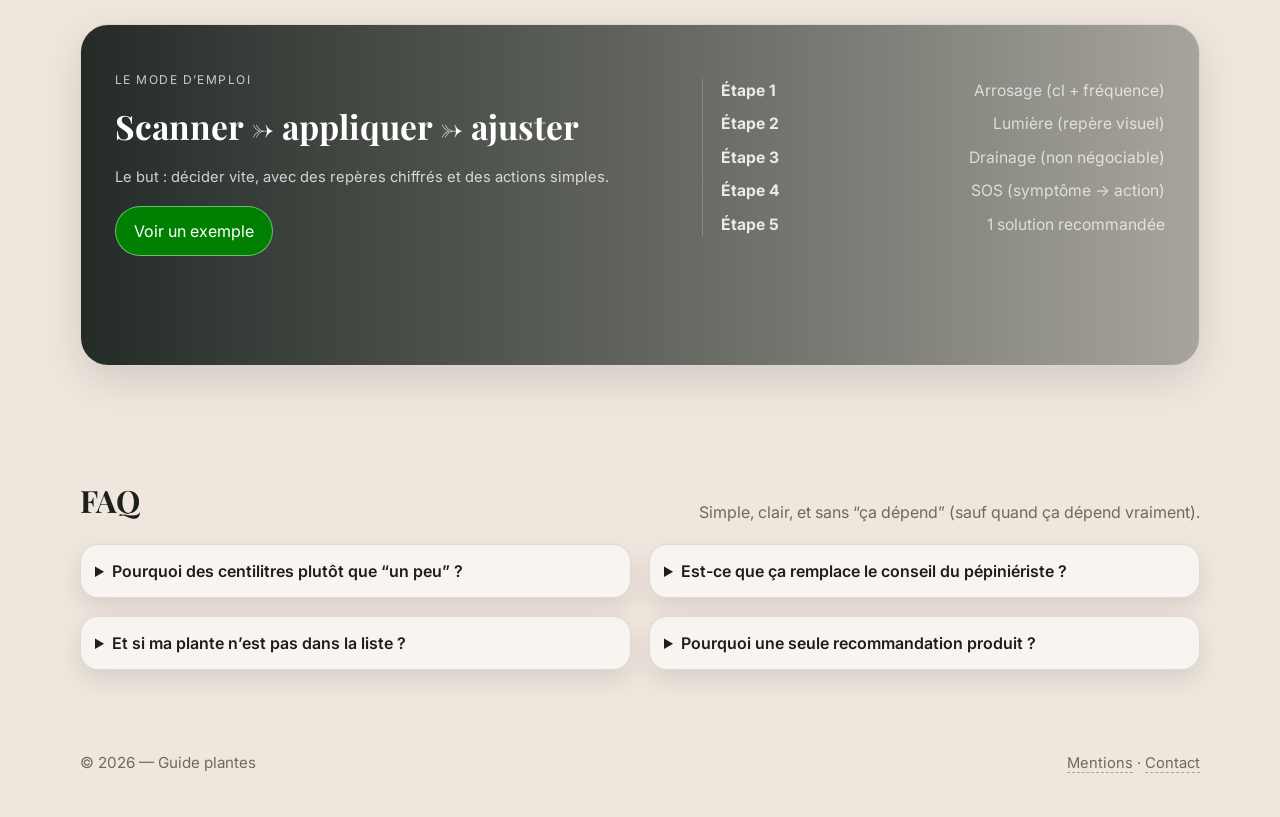
==== commit c2d2037c: "Update index.html" ====
--- a/index.html
+++ b/index.html
@@ -86,9 +86,8 @@
             <div class="hr"></div>
             <p class="small" style="margin:0">
               Plus tard : une seule recommandation produit, utile et non intrusive.
-            </p>            
-          </div>
-          <div class="ctaRow">
+            </p>  
+            <div class="hr"></div>
             <a class="pill" href="https://chatgpt.com/g/g-69a554bd88b481919793c8d10f675f50-vegecode" target="_blank" rel="noopener">
               Identifier ma plante
             </a>
